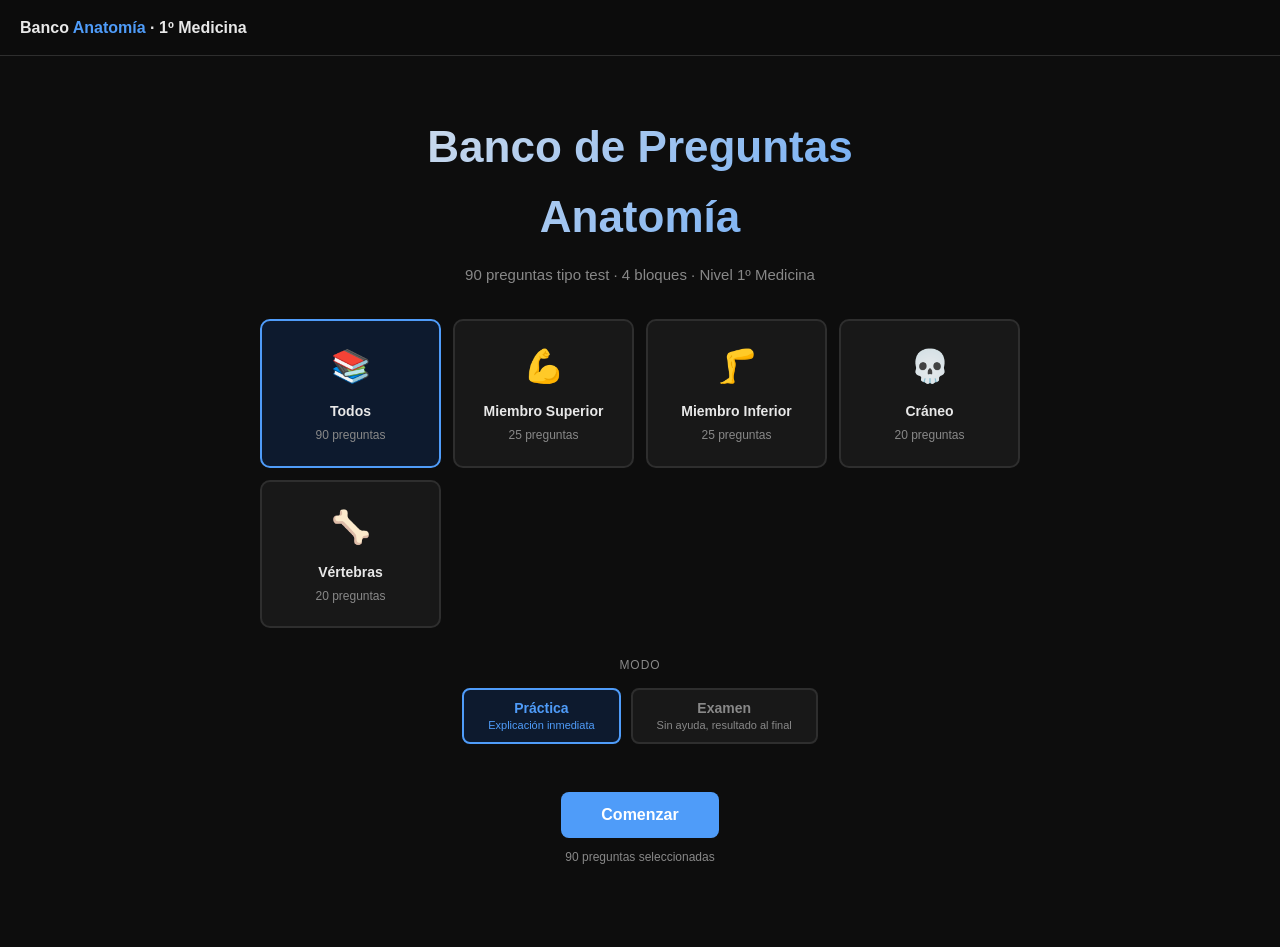
==== banco-anatomia/index.html @ 7ab55b02 "Add banco de preguntas Anatomia 1º Medicina (90 preguntas)" ====
<!DOCTYPE html>
<html lang="es">
<head>
  <meta charset="UTF-8"/>
  <meta name="viewport" content="width=device-width, initial-scale=1.0"/>
  <title>Banco de Anatomía — 1º Medicina</title>
  <style>
    :root {
      --bg: #0d0d0d;
      --surface: #181818;
      --surface2: #222;
      --border: #2e2e2e;
      --text: #e8e8e8;
      --muted: #888;
      --accent: #4f9cf9;
      --green: #5ecf5e;
      --red: #f56a6a;
      --orange: #f5a623;
      --radius: 10px;

      --ms: #4f9cf9;   /* azul - miembro superior */
      --mi: #5ecf5e;   /* verde - miembro inferior */
      --cr: #c87af5;   /* morado - cráneo */
      --vt: #f5a623;   /* naranja - vértebras */
    }
    *, *::before, *::after { box-sizing: border-box; margin: 0; padding: 0; }
    html { scroll-behavior: smooth; }
    body {
      font-family: -apple-system, BlinkMacSystemFont, 'Segoe UI', sans-serif;
      background: var(--bg);
      color: var(--text);
      font-size: 15px;
      line-height: 1.6;
    }
    a { color: var(--accent); text-decoration: none; }

    /* ── HEADER ── */
    header {
      background: rgba(13,13,13,0.95);
      backdrop-filter: blur(12px);
      border-bottom: 1px solid var(--border);
      position: sticky; top: 0; z-index: 100;
      padding: 0 20px;
      height: 56px;
      display: flex; align-items: center; justify-content: space-between;
    }
    .logo { font-weight: 800; font-size: 16px; }
    .logo span { color: var(--accent); }
    #score-display {
      font-size: 13px; color: var(--muted);
      display: flex; align-items: center; gap: 12px;
    }
    .score-num { font-weight: 700; font-size: 15px; }
    .score-num.good { color: var(--green); }
    .score-num.bad  { color: var(--red); }

    /* ── MAIN ── */
    main { max-width: 800px; margin: 0 auto; padding: 24px 20px 80px; }

    /* ── PANTALLA INICIO ── */
    #screen-home { text-align: center; }
    .home-title {
      font-size: clamp(28px, 6vw, 44px);
      font-weight: 800;
      background: linear-gradient(135deg, var(--text), var(--accent));
      -webkit-background-clip: text; -webkit-text-fill-color: transparent;
      background-clip: text;
      margin-bottom: 10px; margin-top: 32px;
    }
    .home-sub { color: var(--muted); margin-bottom: 32px; }

    .bloques-grid {
      display: grid;
      grid-template-columns: repeat(auto-fit, minmax(180px, 1fr));
      gap: 12px; margin-bottom: 28px;
    }
    .bloque-card {
      background: var(--surface);
      border: 2px solid var(--border);
      border-radius: var(--radius);
      padding: 20px;
      cursor: pointer;
      transition: all 0.15s;
      text-align: center;
    }
    .bloque-card:hover { transform: translateY(-2px); }
    .bloque-card.selected { border-width: 2px; }
    .bloque-card[data-bloque="Miembro Superior"].selected { border-color: var(--ms); background: #0d1a2e; }
    .bloque-card[data-bloque="Miembro Inferior"].selected { border-color: var(--mi); background: #0d2e0d; }
    .bloque-card[data-bloque="Cráneo"].selected          { border-color: var(--cr); background: #1a0d2e; }
    .bloque-card[data-bloque="Vértebras"].selected       { border-color: var(--vt); background: #2e1a0d; }
    .bloque-card[data-bloque="Todos"].selected           { border-color: var(--accent); background: #0d1a2e; }

    .bloque-icon { font-size: 32px; margin-bottom: 8px; }
    .bloque-name { font-weight: 700; font-size: 14px; }
    .bloque-count { font-size: 12px; color: var(--muted); margin-top: 4px; }

    .mode-selector {
      display: flex; gap: 10px; justify-content: center; margin-bottom: 24px;
    }
    .mode-btn {
      background: var(--surface);
      border: 2px solid var(--border);
      color: var(--muted);
      padding: 10px 24px;
      border-radius: 8px;
      cursor: pointer;
      font-size: 14px; font-weight: 600;
      transition: all 0.15s;
    }
    .mode-btn.selected {
      border-color: var(--accent);
      color: var(--accent);
      background: #0d1a2e;
    }
    .btn-start {
      background: var(--accent);
      color: #fff;
      border: none;
      padding: 14px 40px;
      border-radius: 8px;
      font-size: 16px; font-weight: 700;
      cursor: pointer;
      transition: opacity 0.15s;
    }
    .btn-start:hover { opacity: 0.85; }
    .btn-start:disabled { opacity: 0.4; cursor: default; }

    /* ── PANTALLA PREGUNTA ── */
    #screen-quiz { display: none; }

    .progress-bar-wrap {
      background: var(--surface);
      border-radius: 4px; height: 6px; margin-bottom: 20px;
      overflow: hidden;
    }
    .progress-bar-fill {
      height: 100%; background: var(--accent);
      border-radius: 4px; transition: width 0.3s;
    }

    .q-meta {
      display: flex; justify-content: space-between; align-items: center;
      margin-bottom: 14px; font-size: 13px; color: var(--muted);
    }
    .q-bloque-badge {
      font-size: 11px; font-weight: 700;
      padding: 3px 10px; border-radius: 20px;
    }
    .badge-ms { background: #0d1a2e; color: var(--ms); }
    .badge-mi { background: #0d2e0d; color: var(--mi); }
    .badge-cr { background: #1a0d2e; color: var(--cr); }
    .badge-vt { background: #2e1a0d; color: var(--vt); }

    .question-text {
      font-size: 17px; font-weight: 600;
      line-height: 1.5; margin-bottom: 20px;
    }

    .opciones { display: flex; flex-direction: column; gap: 10px; }
    .opcion {
      background: var(--surface);
      border: 2px solid var(--border);
      border-radius: var(--radius);
      padding: 14px 18px;
      cursor: pointer;
      display: flex; align-items: center; gap: 12px;
      transition: all 0.12s;
      font-size: 14px;
    }
    .opcion:hover:not(.disabled) {
      border-color: #444; background: var(--surface2);
    }
    .opcion.selected-correct {
      border-color: var(--green);
      background: #0d2e0d;
    }
    .opcion.selected-wrong {
      border-color: var(--red);
      background: #2e0d0d;
    }
    .opcion.show-correct {
      border-color: var(--green);
      background: #0d2e0d;
    }
    .opcion.disabled { cursor: default; }
    .opcion-letter {
      width: 28px; height: 28px; border-radius: 50%;
      background: var(--surface2);
      display: flex; align-items: center; justify-content: center;
      font-size: 12px; font-weight: 700; color: var(--muted);
      flex-shrink: 0;
      transition: all 0.12s;
    }
    .opcion.selected-correct .opcion-letter { background: var(--green); color: #000; }
    .opcion.selected-wrong  .opcion-letter { background: var(--red);   color: #fff; }
    .opcion.show-correct    .opcion-letter { background: var(--green); color: #000; }

    .explicacion-box {
      margin-top: 16px;
      background: var(--surface);
      border-left: 3px solid var(--orange);
      border-radius: var(--radius);
      padding: 14px 18px;
      font-size: 13px;
      line-height: 1.6;
      color: #ccc;
      display: none;
    }
    .explicacion-box.visible { display: block; }
    .explicacion-box strong { color: var(--orange); }

    .q-actions {
      display: flex; justify-content: space-between; align-items: center;
      margin-top: 20px; gap: 12px; flex-wrap: wrap;
    }
    .btn {
      border: none;
      padding: 11px 24px;
      border-radius: 8px;
      font-size: 14px; font-weight: 600;
      cursor: pointer;
      transition: opacity 0.15s;
    }
    .btn:hover { opacity: 0.85; }
    .btn-primary { background: var(--accent); color: #fff; }
    .btn-secondary {
      background: var(--surface2);
      color: var(--muted);
      border: 1px solid var(--border);
    }
    .btn-danger { background: #3a1a1a; color: var(--red); border: 1px solid #5a2a2a; }
    #btn-next { display: none; }

    /* ── PANTALLA RESULTADO ── */
    #screen-result { display: none; text-align: center; }
    .result-circle {
      width: 120px; height: 120px; border-radius: 50%;
      margin: 32px auto 24px;
      display: flex; flex-direction: column;
      align-items: center; justify-content: center;
      font-size: 32px; font-weight: 800;
      border: 4px solid;
    }
    .result-circle.great { border-color: var(--green); color: var(--green); background: #0d2e0d; }
    .result-circle.good  { border-color: var(--orange); color: var(--orange); background: #2e1a0d; }
    .result-circle.bad   { border-color: var(--red); color: var(--red); background: #2e0d0d; }
    .result-circle small { font-size: 12px; font-weight: 400; }

    .result-title { font-size: 22px; font-weight: 700; margin-bottom: 8px; }
    .result-sub { color: var(--muted); margin-bottom: 28px; }

    .result-stats {
      display: flex; gap: 20px; justify-content: center;
      flex-wrap: wrap; margin-bottom: 32px;
    }
    .rstat {
      background: var(--surface);
      border: 1px solid var(--border);
      border-radius: var(--radius);
      padding: 14px 20px; min-width: 100px;
    }
    .rstat-val { font-size: 26px; font-weight: 800; }
    .rstat-val.g { color: var(--green); }
    .rstat-val.r { color: var(--red); }
    .rstat-val.b { color: var(--accent); }
    .rstat-label { font-size: 11px; color: var(--muted); font-weight: 600; text-transform: uppercase; letter-spacing: 0.05em; }

    .result-actions { display: flex; gap: 12px; justify-content: center; flex-wrap: wrap; }

    /* ── REPASO DE ERRORES ── */
    .review-list { text-align: left; margin-top: 24px; }
    .review-item {
      background: var(--surface);
      border: 1px solid var(--border);
      border-left: 3px solid var(--red);
      border-radius: var(--radius);
      padding: 14px 16px;
      margin-bottom: 10px;
    }
    .review-item p { font-size: 14px; margin-bottom: 6px; }
    .review-item .r-correct { color: var(--green); font-size: 13px; }
    .review-item .r-your    { color: var(--red); font-size: 13px; }
    .review-item .r-exp     { color: var(--muted); font-size: 12px; margin-top: 6px; line-height: 1.5; }

    /* ── RESPONSIVE ── */
    @media (max-width: 540px) {
      .bloques-grid { grid-template-columns: 1fr 1fr; }
      .question-text { font-size: 15px; }
    }
  </style>
</head>
<body>

<header>
  <div class="logo">Banco <span>Anatomía</span> · 1º Medicina</div>
  <div id="score-display" style="display:none">
    <span><span class="score-num good" id="sc-ok">0</span> correctas</span>
    <span><span class="score-num bad"  id="sc-ko">0</span> errores</span>
  </div>
</header>

<main>

  <!-- ═══ INICIO ═══ -->
  <div id="screen-home">
    <h1 class="home-title">Banco de Preguntas<br>Anatomía</h1>
    <p class="home-sub">90 preguntas tipo test · 4 bloques · Nivel 1º Medicina</p>

    <div class="bloques-grid" id="bloques-grid"></div>

    <p style="color:var(--muted);font-size:12px;text-transform:uppercase;letter-spacing:.08em;margin-bottom:12px;">Modo</p>
    <div class="mode-selector">
      <button class="mode-btn selected" data-mode="practica" onclick="selectMode(this)">
        Práctica<br><small style="font-weight:400;font-size:11px">Explicación inmediata</small>
      </button>
      <button class="mode-btn" data-mode="examen" onclick="selectMode(this)">
        Examen<br><small style="font-weight:400;font-size:11px">Sin ayuda, resultado al final</small>
      </button>
    </div>

    <br>
    <button class="btn-start" id="btn-start" onclick="startQuiz()">Comenzar</button>
    <p id="num-preguntas" style="color:var(--muted);font-size:12px;margin-top:10px;"></p>
  </div>

  <!-- ═══ PREGUNTA ═══ -->
  <div id="screen-quiz">
    <div class="progress-bar-wrap">
      <div class="progress-bar-fill" id="progress-fill" style="width:0%"></div>
    </div>
    <div class="q-meta">
      <span id="q-counter">Pregunta 1/10</span>
      <span class="q-bloque-badge" id="q-badge">Bloque</span>
    </div>
    <div class="question-text" id="q-text"></div>
    <div class="opciones" id="opciones"></div>
    <div class="explicacion-box" id="explicacion-box">
      <strong>Explicación:</strong> <span id="explicacion-text"></span>
    </div>
    <div class="q-actions">
      <button class="btn btn-danger" onclick="endQuiz()">Terminar</button>
      <div style="display:flex;gap:10px">
        <button class="btn btn-secondary" id="btn-skip" onclick="skip()">Saltar →</button>
        <button class="btn btn-primary"   id="btn-next" onclick="next()">Siguiente →</button>
      </div>
    </div>
  </div>

  <!-- ═══ RESULTADO ═══ -->
  <div id="screen-result">
    <div class="result-circle" id="result-circle">
      <span id="result-pct"></span>
      <small>%</small>
    </div>
    <h2 class="result-title" id="result-title"></h2>
    <p  class="result-sub"   id="result-sub"></p>
    <div class="result-stats">
      <div class="rstat"><div class="rstat-val g" id="res-ok"></div><div class="rstat-label">Correctas</div></div>
      <div class="rstat"><div class="rstat-val r" id="res-ko"></div><div class="rstat-label">Errores</div></div>
      <div class="rstat"><div class="rstat-val b" id="res-total"></div><div class="rstat-label">Total</div></div>
      <div class="rstat"><div class="rstat-val"   id="res-skip"></div><div class="rstat-label">Saltadas</div></div>
    </div>
    <div class="result-actions">
      <button class="btn btn-primary"    onclick="restart()">Repetir bloque</button>
      <button class="btn btn-secondary"  onclick="goHome()">Elegir otro bloque</button>
    </div>
    <div class="review-list" id="review-list"></div>
  </div>

</main>

<script>
// ══════════════════════════════════════════════
// STATE
// ══════════════════════════════════════════════
let allQ = [], filtered = [], queue = [];
let currentIdx = 0;
let answered = false;
let selectedBloque = 'Todos';
let selectedMode = 'practica';
let results = []; // {q, userAnswer, correct, skipped}
let scOk = 0, scKo = 0;

const BLOQUES = [
  { key: 'Todos',           icon: '📚', color: 'ms' },
  { key: 'Miembro Superior',icon: '💪', color: 'ms' },
  { key: 'Miembro Inferior',icon: '🦵', color: 'mi' },
  { key: 'Cráneo',          icon: '💀', color: 'cr' },
  { key: 'Vértebras',       icon: '🦴', color: 'vt' },
];

// ══════════════════════════════════════════════
// INIT
// ══════════════════════════════════════════════
async function init() {
  const res = await fetch('preguntas.json');
  allQ = await res.json();
  renderBloques();
  updateNumPreguntas();
}

function getBadgeClass(bloque) {
  const map = {
    'Miembro Superior': 'badge-ms',
    'Miembro Inferior': 'badge-mi',
    'Cráneo':           'badge-cr',
    'Vértebras':        'badge-vt',
  };
  return map[bloque] || 'badge-ms';
}

// ══════════════════════════════════════════════
// HOME
// ══════════════════════════════════════════════
function renderBloques() {
  const grid = document.getElementById('bloques-grid');
  grid.innerHTML = BLOQUES.map(b => {
    const count = b.key === 'Todos' ? allQ.length : allQ.filter(q => q.bloque === b.key).length;
    return `
      <div class="bloque-card ${b.key === selectedBloque ? 'selected' : ''}"
           data-bloque="${b.key}"
           onclick="selectBloque('${b.key}', this)">
        <div class="bloque-icon">${b.icon}</div>
        <div class="bloque-name">${b.key}</div>
        <div class="bloque-count">${count} preguntas</div>
      </div>`;
  }).join('');
}

function selectBloque(key, el) {
  selectedBloque = key;
  document.querySelectorAll('.bloque-card').forEach(c => c.classList.remove('selected'));
  el.classList.add('selected');
  updateNumPreguntas();
}

function selectMode(btn) {
  selectedMode = btn.dataset.mode;
  document.querySelectorAll('.mode-btn').forEach(b => b.classList.remove('selected'));
  btn.classList.add('selected');
}

function updateNumPreguntas() {
  const n = selectedBloque === 'Todos' ? allQ.length : allQ.filter(q => q.bloque === selectedBloque).length;
  document.getElementById('num-preguntas').textContent = `${n} preguntas seleccionadas`;
}

// ══════════════════════════════════════════════
// QUIZ
// ══════════════════════════════════════════════
function shuffle(arr) {
  const a = [...arr];
  for (let i = a.length - 1; i > 0; i--) {
    const j = Math.floor(Math.random() * (i + 1));
    [a[i], a[j]] = [a[j], a[i]];
  }
  return a;
}

function startQuiz() {
  filtered = selectedBloque === 'Todos' ? [...allQ] : allQ.filter(q => q.bloque === selectedBloque);
  queue = shuffle(filtered);
  currentIdx = 0;
  results = [];
  scOk = 0; scKo = 0;
  updateScoreDisplay();
  show('screen-quiz');
  document.getElementById('score-display').style.display = 'flex';
  renderQuestion();
}

function renderQuestion() {
  answered = false;
  const q = queue[currentIdx];

  // progress
  const pct = (currentIdx / queue.length) * 100;
  document.getElementById('progress-fill').style.width = pct + '%';
  document.getElementById('q-counter').textContent = `Pregunta ${currentIdx + 1} / ${queue.length}`;

  // badge
  const badge = document.getElementById('q-badge');
  badge.textContent = q.bloque;
  badge.className = 'q-bloque-badge ' + getBadgeClass(q.bloque);

  document.getElementById('q-text').textContent = q.pregunta;

  // opciones
  const letters = ['A','B','C','D','E'];
  const opDiv = document.getElementById('opciones');
  opDiv.innerHTML = q.opciones.map((op, i) => `
    <div class="opcion" data-idx="${i}" onclick="answer(${i})">
      <div class="opcion-letter">${letters[i]}</div>
      <span>${op}</span>
    </div>`).join('');

  document.getElementById('explicacion-box').classList.remove('visible');
  document.getElementById('btn-next').style.display = 'none';
  document.getElementById('btn-skip').style.display = 'inline-block';
}

function answer(idx) {
  if (answered) return;
  answered = true;
  const q = queue[currentIdx];
  const opciones = document.querySelectorAll('.opcion');

  opciones.forEach(op => op.classList.add('disabled'));

  const userCorrect = idx === q.correcta;
  opciones[idx].classList.add(userCorrect ? 'selected-correct' : 'selected-wrong');
  if (!userCorrect) opciones[q.correcta].classList.add('show-correct');

  if (userCorrect) scOk++; else scKo++;
  updateScoreDisplay();

  results.push({ q, userAnswer: idx, correct: userCorrect, skipped: false });

  // en modo práctica mostramos explicación inmediatamente
  if (selectedMode === 'practica') {
    document.getElementById('explicacion-text').textContent = q.explicacion;
    document.getElementById('explicacion-box').classList.add('visible');
  }

  document.getElementById('btn-skip').style.display = 'none';
  document.getElementById('btn-next').style.display = 'inline-block';
}

function skip() {
  const q = queue[currentIdx];
  results.push({ q, userAnswer: -1, correct: false, skipped: true });
  next();
}

function next() {
  currentIdx++;
  if (currentIdx >= queue.length) {
    showResult();
  } else {
    renderQuestion();
  }
}

function endQuiz() {
  // guardar preguntas no respondidas como saltadas
  for (let i = currentIdx; i < queue.length; i++) {
    results.push({ q: queue[i], userAnswer: -1, correct: false, skipped: true });
  }
  showResult();
}

function updateScoreDisplay() {
  document.getElementById('sc-ok').textContent = scOk;
  document.getElementById('sc-ko').textContent = scKo;
}

// ══════════════════════════════════════════════
// RESULTADO
// ══════════════════════════════════════════════
function showResult() {
  const total    = results.length;
  const ok       = results.filter(r => r.correct).length;
  const ko       = results.filter(r => !r.correct && !r.skipped).length;
  const skipped  = results.filter(r => r.skipped).length;
  const answered = total - skipped;
  const pct      = answered > 0 ? Math.round((ok / answered) * 100) : 0;

  document.getElementById('result-pct').textContent   = pct;
  document.getElementById('res-ok').textContent       = ok;
  document.getElementById('res-ko').textContent       = ko;
  document.getElementById('res-total').textContent    = total;
  document.getElementById('res-skip').textContent     = skipped;

  const circle = document.getElementById('result-circle');
  circle.className = 'result-circle';
  let title, sub;
  if (pct >= 80)      { circle.classList.add('great'); title = '¡Excelente!';      sub = 'Dominas el bloque a nivel MIR.'; }
  else if (pct >= 60) { circle.classList.add('good');  title = 'Bien, sigue así.'; sub = 'Repasa los errores marcados abajo.'; }
  else                { circle.classList.add('bad');   title = 'Necesitas repasar.'; sub = 'Revisa las explicaciones de cada pregunta.'; }

  document.getElementById('result-title').textContent = title;
  document.getElementById('result-sub').textContent   = sub;

  // lista de errores (visible en modo examen)
  const reviewList = document.getElementById('review-list');
  const wrongResults = results.filter(r => !r.correct);
  if (wrongResults.length > 0) {
    const letters = ['A','B','C','D','E'];
    reviewList.innerHTML = `
      <h3 style="margin-bottom:16px;font-size:14px;color:var(--muted);text-transform:uppercase;letter-spacing:.08em">
        Revisión de errores (${wrongResults.length})
      </h3>
      ${wrongResults.map(r => `
        <div class="review-item">
          <p>${r.q.pregunta}</p>
          <div class="r-correct">✓ Correcta: ${letters[r.q.correcta]}. ${r.q.opciones[r.q.correcta]}</div>
          ${!r.skipped ? `<div class="r-your">✗ Tu respuesta: ${letters[r.userAnswer]}. ${r.q.opciones[r.userAnswer]}</div>` : `<div class="r-your">— Saltada</div>`}
          <div class="r-exp">${r.q.explicacion}</div>
        </div>`).join('')}`;
  } else {
    reviewList.innerHTML = '<p style="color:var(--green);text-align:center;margin-top:16px">¡Sin errores! 🎉</p>';
  }

  document.getElementById('score-display').style.display = 'none';
  show('screen-result');
}

// ══════════════════════════════════════════════
// UTILS
// ══════════════════════════════════════════════
function show(id) {
  ['screen-home','screen-quiz','screen-result'].forEach(s => {
    document.getElementById(s).style.display = s === id ? 'block' : 'none';
  });
}

function restart() {
  startQuiz();
}

function goHome() {
  document.getElementById('score-display').style.display = 'none';
  show('screen-home');
}

init();
</script>
</body>
</html>
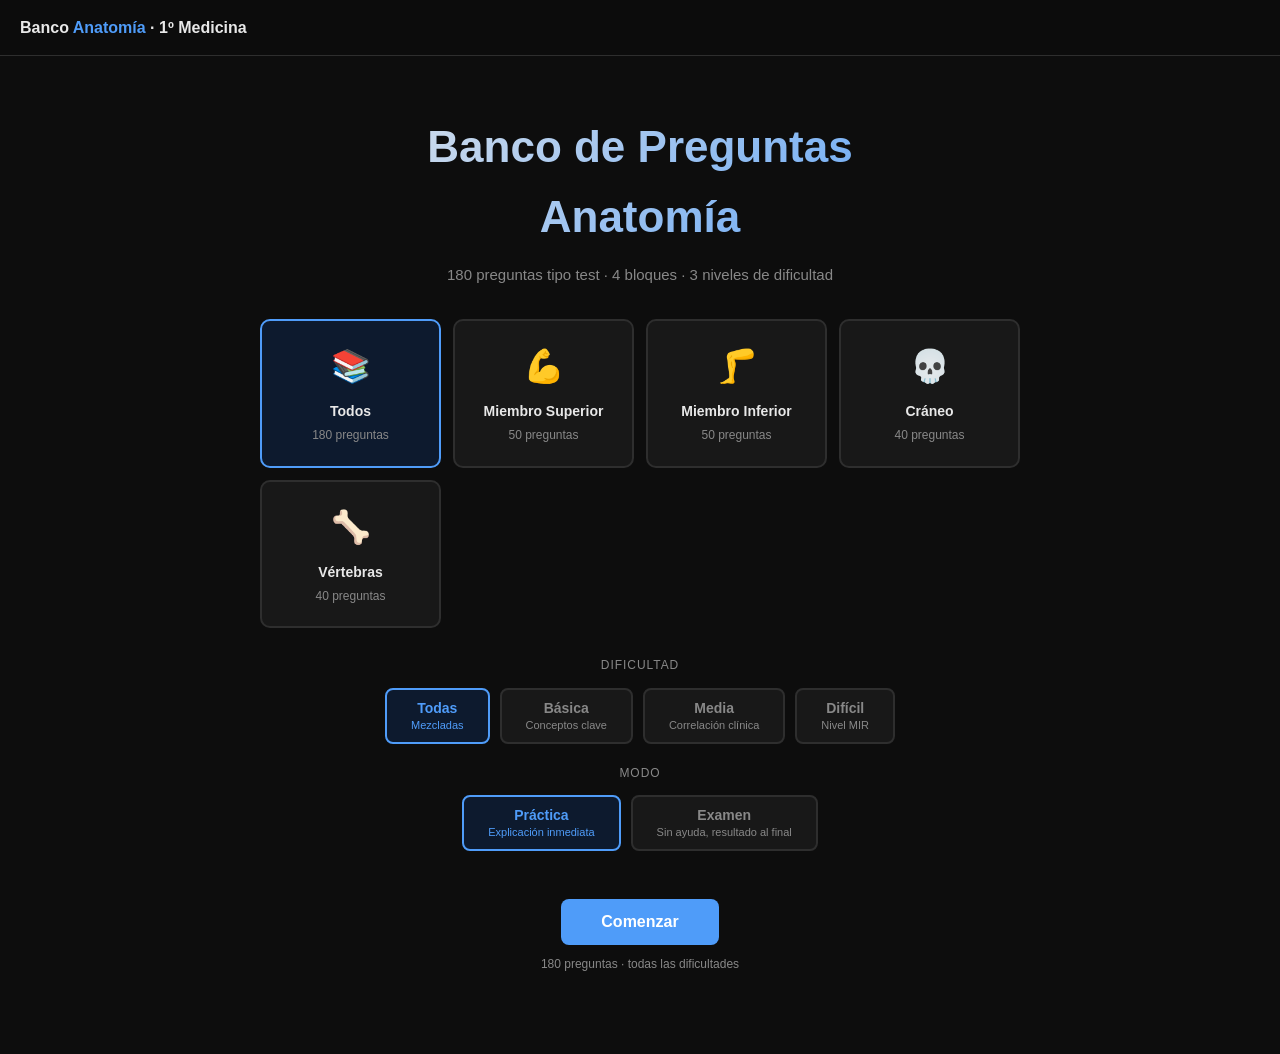
==== commit a57757e9: "Banco Anatomia: 180 preguntas (basica + media + dificil) con filtro de dificultad" ====
--- a/banco-anatomia/index.html
+++ b/banco-anatomia/index.html
@@ -3,7 +3,7 @@
 <head>
   <meta charset="UTF-8"/>
   <meta name="viewport" content="width=device-width, initial-scale=1.0"/>
-  <title>Banco de Anatomía — 1º Medicina</title>
+  <title>Banco de Anatomía — 1º Medicina · 180 preguntas</title>
   <style>
     :root {
       --bg: #0d0d0d;
@@ -18,10 +18,16 @@
       --orange: #f5a623;
       --radius: 10px;
 
-      --ms: #4f9cf9;   /* azul - miembro superior */
-      --mi: #5ecf5e;   /* verde - miembro inferior */
-      --cr: #c87af5;   /* morado - cráneo */
-      --vt: #f5a623;   /* naranja - vértebras */
+      --ms: #4f9cf9;
+      --mi: #5ecf5e;
+      --cr: #c87af5;
+      --vt: #f5a623;
+      --dif-bas: #3a3a3a;
+      --dif-bas-t: #aaa;
+      --dif-med: #1a2e3a;
+      --dif-med-t: #6ab0f5;
+      --dif-dif: #3a1a1a;
+      --dif-dif-t: #f56a6a;
     }
     *, *::before, *::after { box-sizing: border-box; margin: 0; padding: 0; }
     html { scroll-behavior: smooth; }
@@ -151,6 +157,18 @@
     .badge-mi { background: #0d2e0d; color: var(--mi); }
     .badge-cr { background: #1a0d2e; color: var(--cr); }
     .badge-vt { background: #2e1a0d; color: var(--vt); }
+
+    .dif-badge {
+      display: inline-block;
+      font-size: 10px;
+      font-weight: 700;
+      padding: 2px 7px;
+      border-radius: 4px;
+      letter-spacing: 0.04em;
+    }
+    .dif-basica  { background: var(--dif-bas); color: var(--dif-bas-t); }
+    .dif-media   { background: var(--dif-med); color: var(--dif-med-t); }
+    .dif-dificil { background: var(--dif-dif); color: var(--dif-dif-t); }
 
     .question-text {
       font-size: 17px; font-weight: 600;
@@ -305,9 +323,25 @@
   <!-- ═══ INICIO ═══ -->
   <div id="screen-home">
     <h1 class="home-title">Banco de Preguntas<br>Anatomía</h1>
-    <p class="home-sub">90 preguntas tipo test · 4 bloques · Nivel 1º Medicina</p>
+    <p class="home-sub">180 preguntas tipo test · 4 bloques · 3 niveles de dificultad</p>
 
     <div class="bloques-grid" id="bloques-grid"></div>
+
+    <p style="color:var(--muted);font-size:12px;text-transform:uppercase;letter-spacing:.08em;margin-bottom:12px;">Dificultad</p>
+    <div class="mode-selector" style="margin-bottom:20px">
+      <button class="mode-btn selected" data-dif="todas" onclick="selectDif(this)">
+        Todas<br><small style="font-weight:400;font-size:11px">Mezcladas</small>
+      </button>
+      <button class="mode-btn" data-dif="basica" onclick="selectDif(this)">
+        Básica<br><small style="font-weight:400;font-size:11px">Conceptos clave</small>
+      </button>
+      <button class="mode-btn" data-dif="media" onclick="selectDif(this)">
+        Media<br><small style="font-weight:400;font-size:11px">Correlación clínica</small>
+      </button>
+      <button class="mode-btn" data-dif="dificil" onclick="selectDif(this)">
+        Difícil<br><small style="font-weight:400;font-size:11px">Nivel MIR</small>
+      </button>
+    </div>
 
     <p style="color:var(--muted);font-size:12px;text-transform:uppercase;letter-spacing:.08em;margin-bottom:12px;">Modo</p>
     <div class="mode-selector">
@@ -379,7 +413,8 @@
 let answered = false;
 let selectedBloque = 'Todos';
 let selectedMode = 'practica';
-let results = []; // {q, userAnswer, correct, skipped}
+let selectedDif = 'todas';
+let results = [];
 let scOk = 0, scKo = 0;
 
 const BLOQUES = [
@@ -413,6 +448,12 @@
 // ══════════════════════════════════════════════
 // HOME
 // ══════════════════════════════════════════════
+function getFiltered() {
+  let q = selectedBloque === 'Todos' ? [...allQ] : allQ.filter(q => q.bloque === selectedBloque);
+  if (selectedDif !== 'todas') q = q.filter(x => x.dificultad === selectedDif);
+  return q;
+}
+
 function renderBloques() {
   const grid = document.getElementById('bloques-grid');
   grid.innerHTML = BLOQUES.map(b => {
@@ -437,13 +478,25 @@
 
 function selectMode(btn) {
   selectedMode = btn.dataset.mode;
-  document.querySelectorAll('.mode-btn').forEach(b => b.classList.remove('selected'));
+  document.querySelectorAll('.mode-btn').forEach(b => {
+    if (b.dataset.mode !== undefined) b.classList.remove('selected');
+  });
   btn.classList.add('selected');
 }
 
+function selectDif(btn) {
+  selectedDif = btn.dataset.dif;
+  document.querySelectorAll('.mode-btn').forEach(b => {
+    if (b.dataset.dif !== undefined) b.classList.remove('selected');
+  });
+  btn.classList.add('selected');
+  updateNumPreguntas();
+}
+
 function updateNumPreguntas() {
-  const n = selectedBloque === 'Todos' ? allQ.length : allQ.filter(q => q.bloque === selectedBloque).length;
-  document.getElementById('num-preguntas').textContent = `${n} preguntas seleccionadas`;
+  const n = getFiltered().length;
+  const dif = selectedDif === 'todas' ? 'todas las dificultades' : `dificultad ${selectedDif}`;
+  document.getElementById('num-preguntas').textContent = `${n} preguntas · ${dif}`;
 }
 
 // ══════════════════════════════════════════════
@@ -459,7 +512,8 @@
 }
 
 function startQuiz() {
-  filtered = selectedBloque === 'Todos' ? [...allQ] : allQ.filter(q => q.bloque === selectedBloque);
+  filtered = getFiltered();
+  if (!filtered.length) { alert('No hay preguntas para esta selección.'); return; }
   queue = shuffle(filtered);
   currentIdx = 0;
   results = [];
@@ -481,8 +535,9 @@
 
   // badge
   const badge = document.getElementById('q-badge');
-  badge.textContent = q.bloque;
-  badge.className = 'q-bloque-badge ' + getBadgeClass(q.bloque);
+  const difLabel = {basica:'Básica', media:'Media', dificil:'Difícil'}[q.dificultad] || '';
+  badge.className = '';
+  badge.innerHTML = `<span class="q-bloque-badge ${getBadgeClass(q.bloque)}">${q.bloque}</span>&nbsp;<span class="dif-badge dif-${q.dificultad}">${difLabel}</span>`;
 
   document.getElementById('q-text').textContent = q.pregunta;
 
